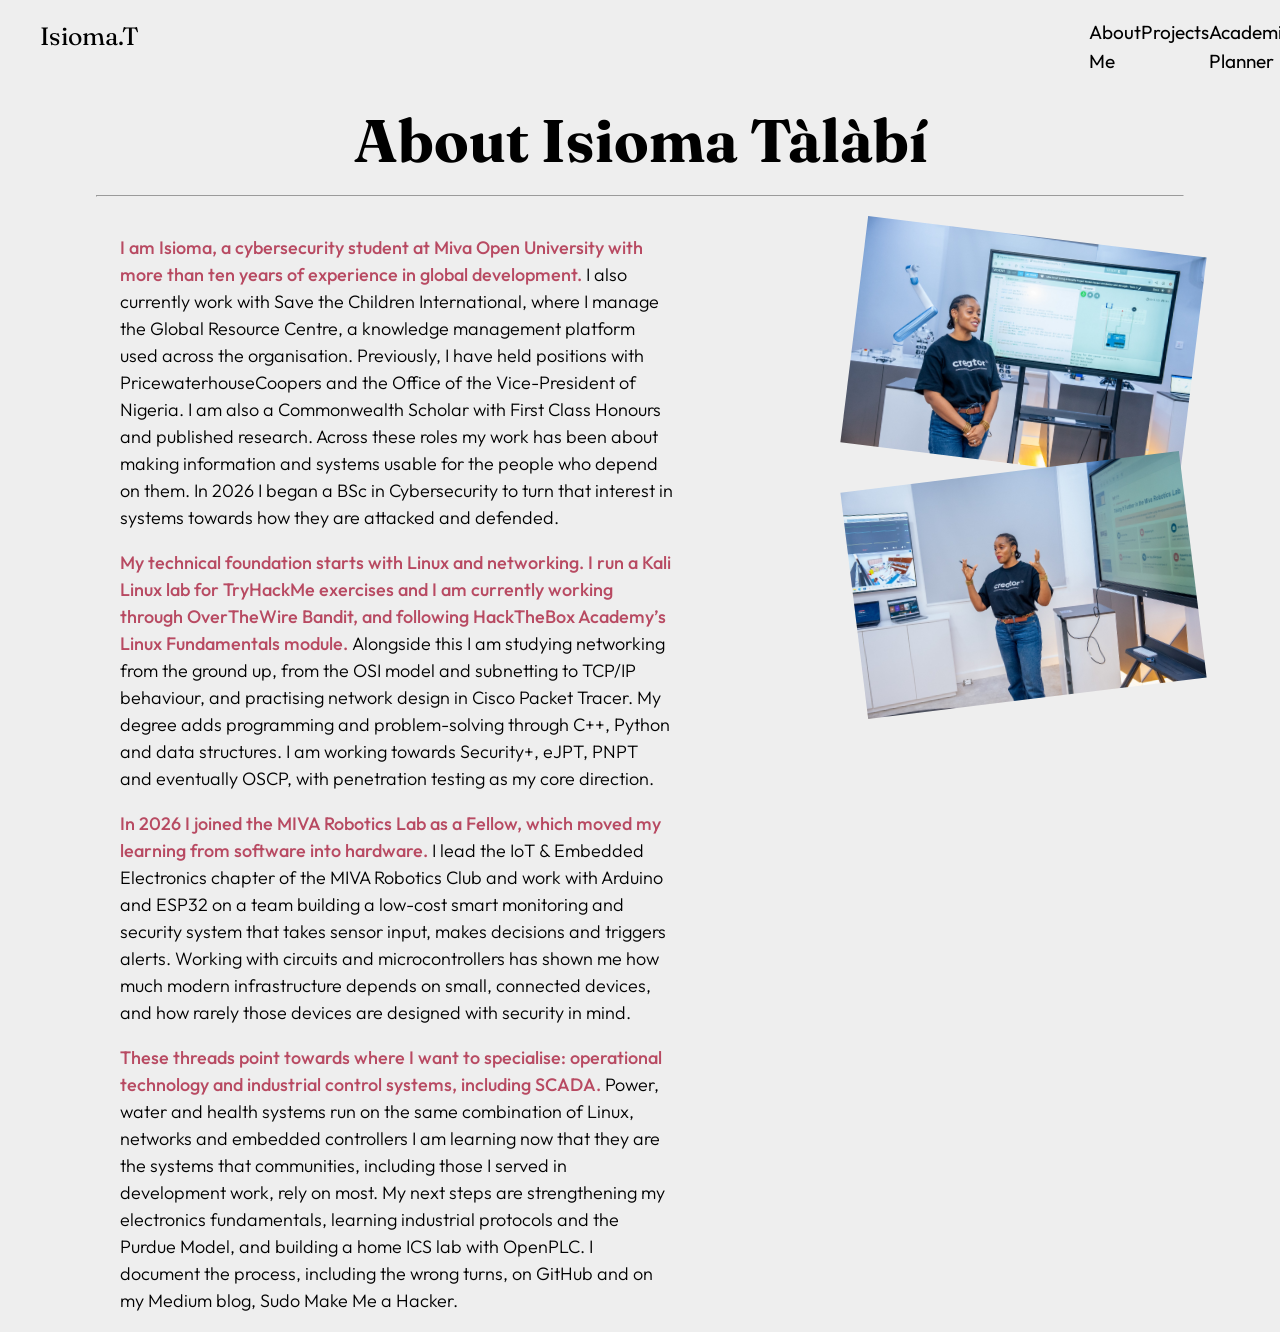
==== about.html @ bff015e2 "update: created about page and styles" ====
<!doctype html>
<html lang="en">
  <head>
    <meta charset="UTF-8" />
    <meta name="viewport" content="width=device-width, initial-scale=1.0" />
    <title>About: Isioma Talabi</title>

    <!-- Fonts: Fraunces & Lato -->
    <link rel="preconnect" href="https://fonts.googleapis.com" />
    <link rel="preconnect" href="https://fonts.gstatic.com" crossorigin />
    <link
      href="https://fonts.googleapis.com/css2?family=Fraunces:ital,opsz,wght@0,9..144,100..900;1,9..144,100..900&family=Lato:ital,wght@0,100;0,300;0,400;0,700;0,900;1,100;1,300;1,400;1,700;1,900&display=swap"
      rel="stylesheet"
    />

    <!-- Font: Outfit -->
    <link rel="preconnect" href="https://fonts.googleapis.com" />
    <link rel="preconnect" href="https://fonts.gstatic.com" crossorigin />
    <link
      href="https://fonts.googleapis.com/css2?family=Outfit:wght@100..900&display=swap"
      rel="stylesheet"
    />

    <!-- Stylesheet -->
    <link rel="stylesheet" href="./css-styles/about.css" />
  </head>
  <body>
    <!-- Header and Navigation Menus -->
    <header>
      <nav>
        <ul>
          <span id="name-logo">
            <li><a class="name-logo-sty" href="">Isioma.T</a></li>
          </span>
          <li><a href="./about.html">About Me</a></li>
          <li><a href="./projects.html">Projects</a></li>
          <li><a href="./academicplanner.html">Academic Planner</a></li>
          <span id="contact-btn">
            <li><a href="./contact.html">Contact</a></li>
          </span>
        </ul>
      </nav>
    </header>

    <!-- Main content of the About Page Begins Here -->

    <main>
      <section>
        <h1>About Isioma Tàlàbí</h1>
      </section>

      <hr />

      <section class="about-container">
        <section class="about-text">
          <p class="p-text">
            <span class="highlight-text">
              I am Isioma, a cybersecurity student at Miva Open University with
              more than ten years of experience in global development. </span
            >I also currently work with Save the Children International, where I
            manage the Global Resource Centre, a knowledge management platform
            used across the organisation. Previously, I have held positions with
            PricewaterhouseCoopers and the Office of the Vice-President of
            Nigeria. I am also a Commonwealth Scholar with First Class Honours
            and published research. Across these roles my work has been about
            making information and systems usable for the people who depend on
            them. In 2026 I began a BSc in Cybersecurity to turn that interest
            in systems towards how they are attacked and defended.
          </p>

          <p class="p-text">
            <span class="highlight-text">
              My technical foundation starts with Linux and networking. I run a
              Kali Linux lab for TryHackMe exercises and I am currently working
              through OverTheWire Bandit, and following HackTheBox Academy’s
              Linux Fundamentals module.
            </span>
            Alongside this I am studying networking from the ground up, from the
            OSI model and subnetting to TCP/IP behaviour, and practising network
            design in Cisco Packet Tracer. My degree adds programming and
            problem-solving through C++, Python and data structures. I am
            working towards Security+, eJPT, PNPT and eventually OSCP, with
            penetration testing as my core direction.
          </p>

          <p class="p-text">
            <span class="highlight-text">
              In 2026 I joined the MIVA Robotics Lab as a Fellow, which moved my
              learning from software into hardware.
            </span>
            I lead the IoT & Embedded Electronics chapter of the MIVA Robotics
            Club and work with Arduino and ESP32 on a team building a low-cost
            smart monitoring and security system that takes sensor input, makes
            decisions and triggers alerts. Working with circuits and
            microcontrollers has shown me how much modern infrastructure depends
            on small, connected devices, and how rarely those devices are
            designed with security in mind.
          </p>

          <p class="p-text">
            <span class="highlight-text">
              These threads point towards where I want to specialise:
              operational technology and industrial control systems, including
              SCADA.
            </span>
            Power, water and health systems run on the same combination of
            Linux, networks and embedded controllers I am learning now that they
            are the systems that communities, including those I served in
            development work, rely on most. My next steps are strengthening my
            electronics fundamentals, learning industrial protocols and the
            Purdue Model, and building a home ICS lab with OpenPLC. I document
            the process, including the wrong turns, on GitHub and on my Medium
            blog, Sudo Make Me a Hacker.
          </p>
        </section>
        <section class="about-photo-container">
          <img
            id="about-photo"
            src="./assets/photo-3.jpeg"
            alt="A picture of Isioma making a presentation"
          />
          <img
            id="about-photo-two"
            src="./assets/photo-2.jpeg"
            alt="A picture of Isioma making a presentation"
          />
        </section>
      </section>
    </main>
  </body>
</html>
---- css-styles/about.css ----
/* About Me Styles */

*,
*::before,
*::after {
  box-sizing: border-box;
}

:root {
  --font-family: "Fraunces", serif;
  --font-family-body: "Outfit", sans-serif;
}

body {
  background-color: #eeeeee;
  font-family: var(--font-family-body);
  font-weight: 300;
  line-height: 1.5;
  font-size: 18px;
  margin: 0;
  padding: 0;
  max-width: 100vw;
  overflow-y: hidden;
}

/* Nav Bar Styles */

#name-logo {
  font-family: var(--font-family);
  list-style: none;
  font-weight: 400;
  font-size: 25px;
  margin-right: 950px;
}

.name-logo-sty {
  transition: color 0.3s ease-in;
}

.name-logo-sty:hover {
  color: #ec5800;
}

#contact-btn {
  list-style: none;
}

a {
  list-style: none;
}
ul {
  display: flex;
  justify-content: space-evenly;
}

ul > li {
  font-family: var(--font-family-body);
  list-style: none;
  font-size: 19px;
}

a {
  text-decoration: none;
  color: black;
  font-weight: 400;
  transition: color 0.3s ease-in;
}

a:hover {
  color: #005eb8;
  text-decoration-line: underline;
  text-decoration-style: wavy;
}

/* Body Styles */

h1 {
  text-align: center;
  font-size: 60px;
  font-family: var(--font-family);
  transition: color 0.3s ease-in;
  margin-top: 20px;
  margin-bottom: 10px;
}

h1:hover {
  color: #b84a62;
  text-decoration-line: underline;
  text-decoration-style: wavy;
}

hr {
  width: 85%;
  background-color: grey;
}

.about-container {
  display: grid;
  grid-template-columns: 2fr 1fr;
}

.about-text {
  margin-top: 10px;
  margin-right: 180px;
  margin-left: 120px;
  margin-bottom: 0;
  transition: color 0.3s ease-in;
}

.highlight-text {
  color: #b84a62;
  font-weight: 500;
}

#about-photo {
  margin-top: 30px;
  max-width: 80%;
  transform: rotate(7deg);
}

#about-photo-two {
  max-width: 80%;
  transform: rotate(-7deg);
}
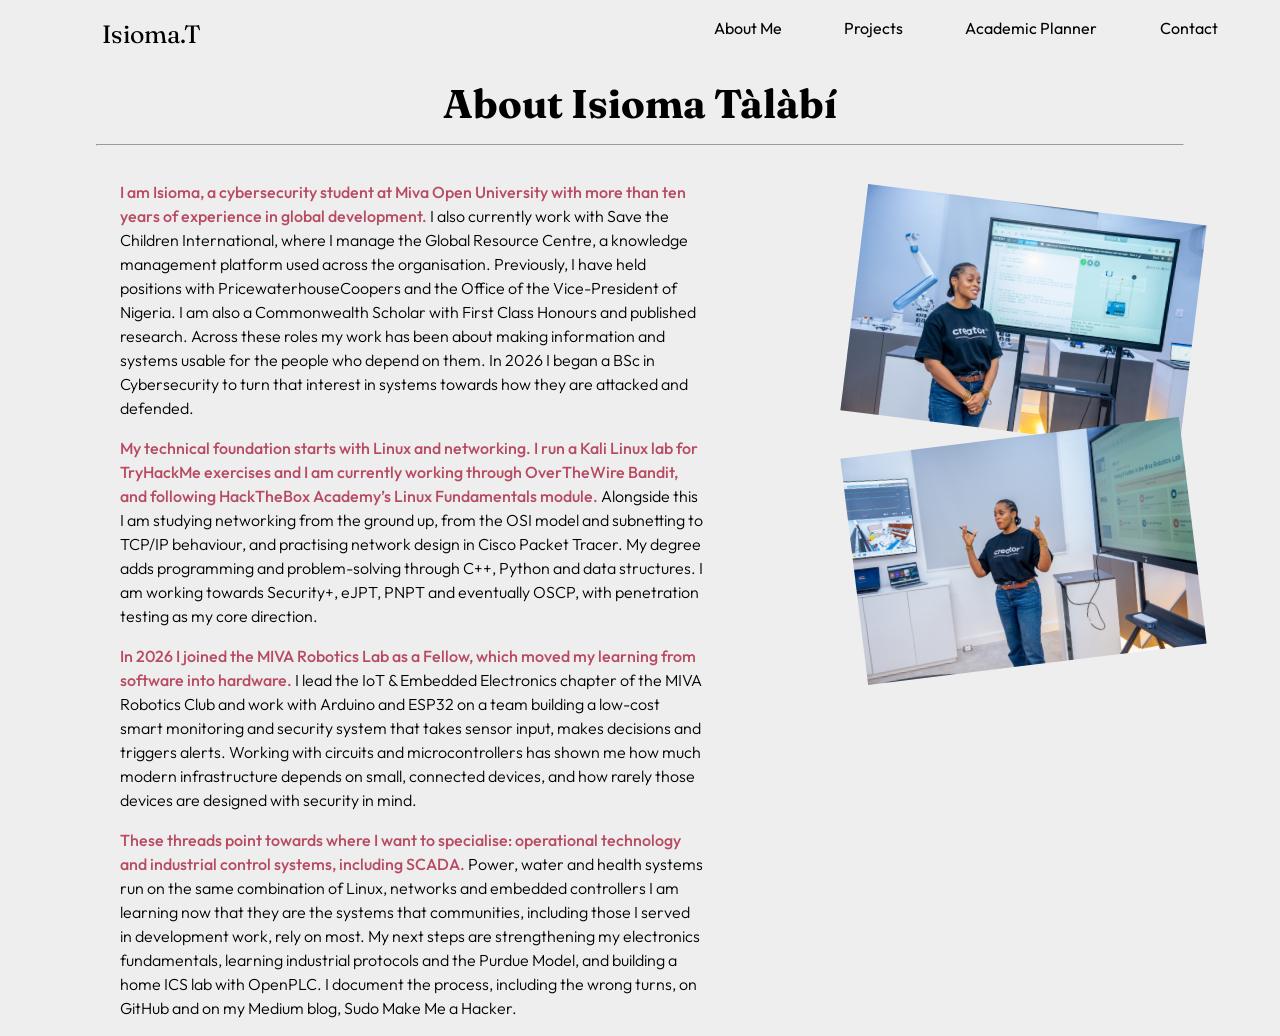
==== commit 8cb4f40d: "update: created projects page" ====
--- a/about.html
+++ b/about.html
@@ -30,7 +30,7 @@
       <nav>
         <ul>
           <span id="name-logo">
-            <li><a class="name-logo-sty" href="">Isioma.T</a></li>
+            <li><a class="name-logo-sty" href="./index.html">Isioma.T</a></li>
           </span>
           <li><a href="./about.html">About Me</a></li>
           <li><a href="./projects.html">Projects</a></li>
--- a/css-styles/about.css
+++ b/css-styles/about.css
@@ -16,11 +16,10 @@
   font-family: var(--font-family-body);
   font-weight: 300;
   line-height: 1.5;
-  font-size: 18px;
+  font-size: 16px;
   margin: 0;
   padding: 0;
   max-width: 100vw;
-  overflow-y: hidden;
 }
 
 /* Nav Bar Styles */
@@ -30,7 +29,7 @@
   list-style: none;
   font-weight: 400;
   font-size: 25px;
-  margin-right: 950px;
+  margin-right: 450px;
 }
 
 .name-logo-sty {
@@ -56,7 +55,6 @@
 ul > li {
   font-family: var(--font-family-body);
   list-style: none;
-  font-size: 19px;
 }
 
 a {
@@ -76,7 +74,7 @@
 
 h1 {
   text-align: center;
-  font-size: 60px;
+  font-size: 40px;
   font-family: var(--font-family);
   transition: color 0.3s ease-in;
   margin-top: 20px;
@@ -101,7 +99,7 @@
 
 .about-text {
   margin-top: 10px;
-  margin-right: 180px;
+  margin-right: 150px;
   margin-left: 120px;
   margin-bottom: 0;
   transition: color 0.3s ease-in;
@@ -113,7 +111,7 @@
 }
 
 #about-photo {
-  margin-top: 30px;
+  margin-top: 50px;
   max-width: 80%;
   transform: rotate(7deg);
 }
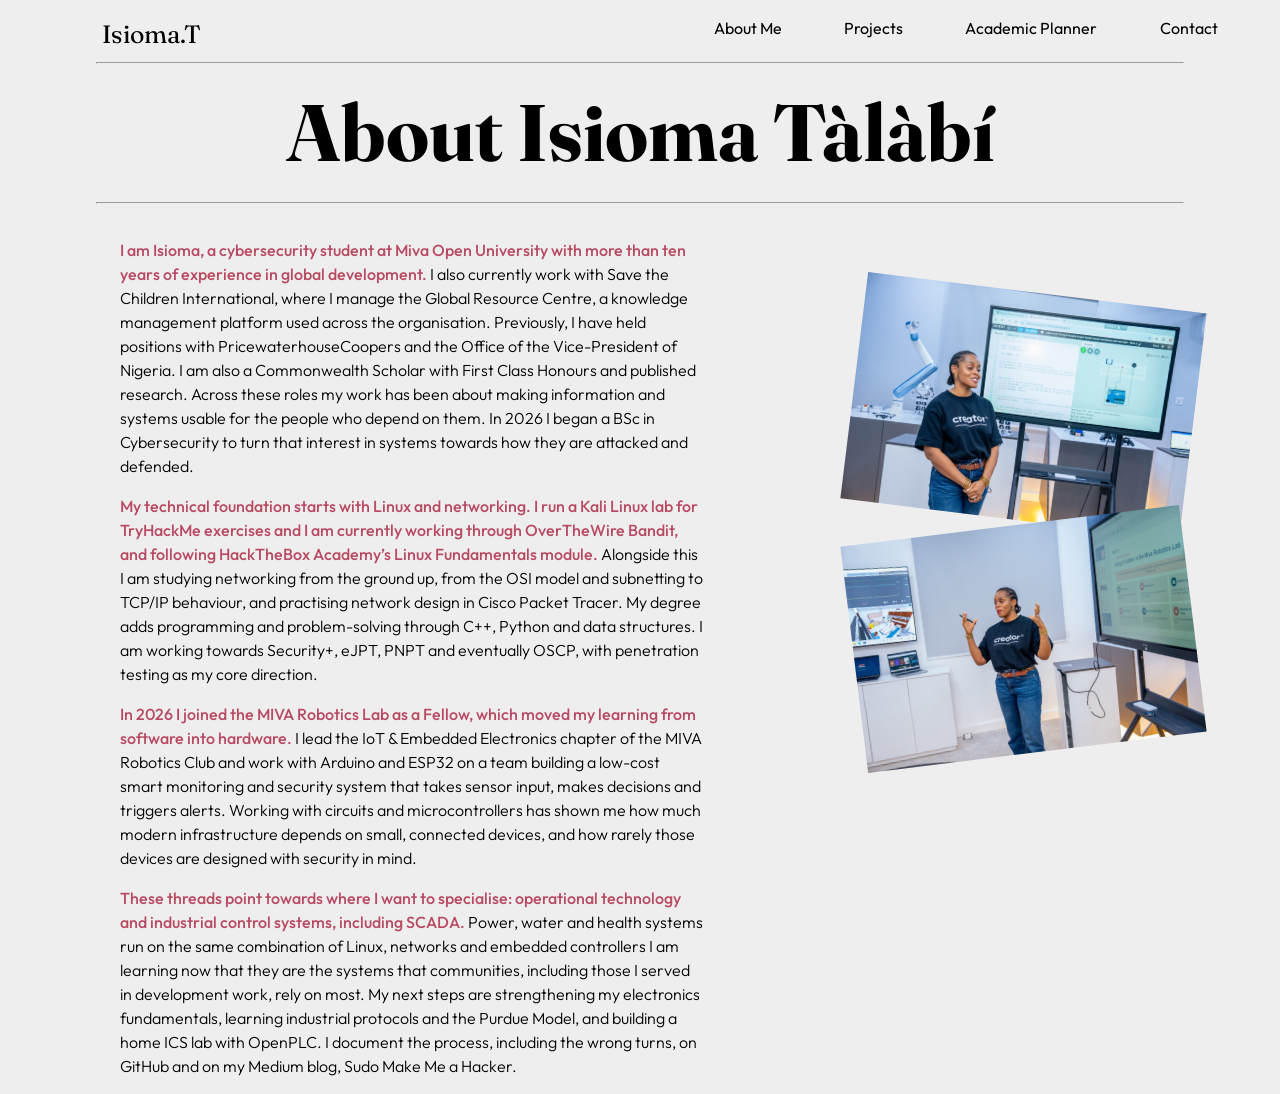
==== commit 949f5272: "update: added mobile responsive designs to pages" ====
--- a/about.html
+++ b/about.html
@@ -4,6 +4,7 @@
     <meta charset="UTF-8" />
     <meta name="viewport" content="width=device-width, initial-scale=1.0" />
     <title>About: Isioma Talabi</title>
+    <link rel="shortcut icon" href="./assets/favicon.ico" type="image/x-icon" />
 
     <!-- Fonts: Fraunces & Lato -->
     <link rel="preconnect" href="https://fonts.googleapis.com" />
@@ -42,6 +43,8 @@
       </nav>
     </header>
 
+    <hr>
+
     <!-- Main content of the About Page Begins Here -->
 
     <main>
@@ -50,6 +53,19 @@
       </section>
 
       <hr />
+
+       <section class="about-photo-container-mobile">
+          <img
+            id="about-photo"
+            src="./assets/photo-3.jpeg"
+            alt="A picture of Isioma making a presentation"
+          />
+          <img
+            id="about-photo-two"
+            src="./assets/photo-2.jpeg"
+            alt="A picture of Isioma making a presentation"
+          />
+        </section>
 
       <section class="about-container">
         <section class="about-text">
@@ -113,6 +129,7 @@
             blog, Sudo Make Me a Hacker.
           </p>
         </section>
+
         <section class="about-photo-container">
           <img
             id="about-photo"
--- a/css-styles/about.css
+++ b/css-styles/about.css
@@ -50,6 +50,7 @@
 ul {
   display: flex;
   justify-content: space-evenly;
+  margin-bottom: 0px;
 }
 
 ul > li {
@@ -74,10 +75,10 @@
 
 h1 {
   text-align: center;
-  font-size: 40px;
+  font-size: 80px;
   font-family: var(--font-family);
   transition: color 0.3s ease-in;
-  margin-top: 20px;
+  margin-top: 0px;
   margin-bottom: 10px;
 }
 
@@ -111,7 +112,7 @@
 }
 
 #about-photo {
-  margin-top: 50px;
+  margin-top: 80px;
   max-width: 80%;
   transform: rotate(7deg);
 }
@@ -120,3 +121,82 @@
   max-width: 80%;
   transform: rotate(-7deg);
 }
+
+.about-photo-container-mobile {
+  display: none;
+}
+
+/* Media Queries for Mobile Devices */
+
+@media screen and (max-width: 500px) {
+  body {
+    max-width: 100%;
+    font-size: 16px;
+    overflow-x: hidden;
+  }
+
+  ul {
+    display: block;
+  }
+
+  #name-logo {
+    margin-right: 0px;
+    margin-bottom: 30px;
+  }
+
+  .about-photo-container {
+    display: none;
+  }
+  h1 {
+    font-size: 40px;
+    margin-bottom: 0px;
+  }
+
+  h2 {
+    font-size: 30px;
+  }
+
+  a {
+    color: #b84a62;
+  }
+
+  .name-logo-sty {
+    color: black;
+  }
+
+  hr {
+    width: 100%;
+    background-color: grey;
+    margin: 0 auto;
+    margin-top: 10px;
+  }
+
+  .about-container {
+    display: block;
+  }
+
+  .about-text {
+    margin-top: 10px;
+    margin-right: 0px;
+    margin-left: 0px;
+    padding: 0px 40px;
+  }
+
+  .about-photo-container-mobile {
+    display: block;
+    width: 50%;
+    margin: 0 auto;
+  }
+
+  #about-photo {
+    margin-top: 30px;
+    max-width: 100%;
+    transform: rotate(7deg);
+  }
+
+  #about-photo-two {
+    max-width: 100%;
+    transform: rotate(-7deg);
+    margin-bottom: 20px;
+  }
+}
